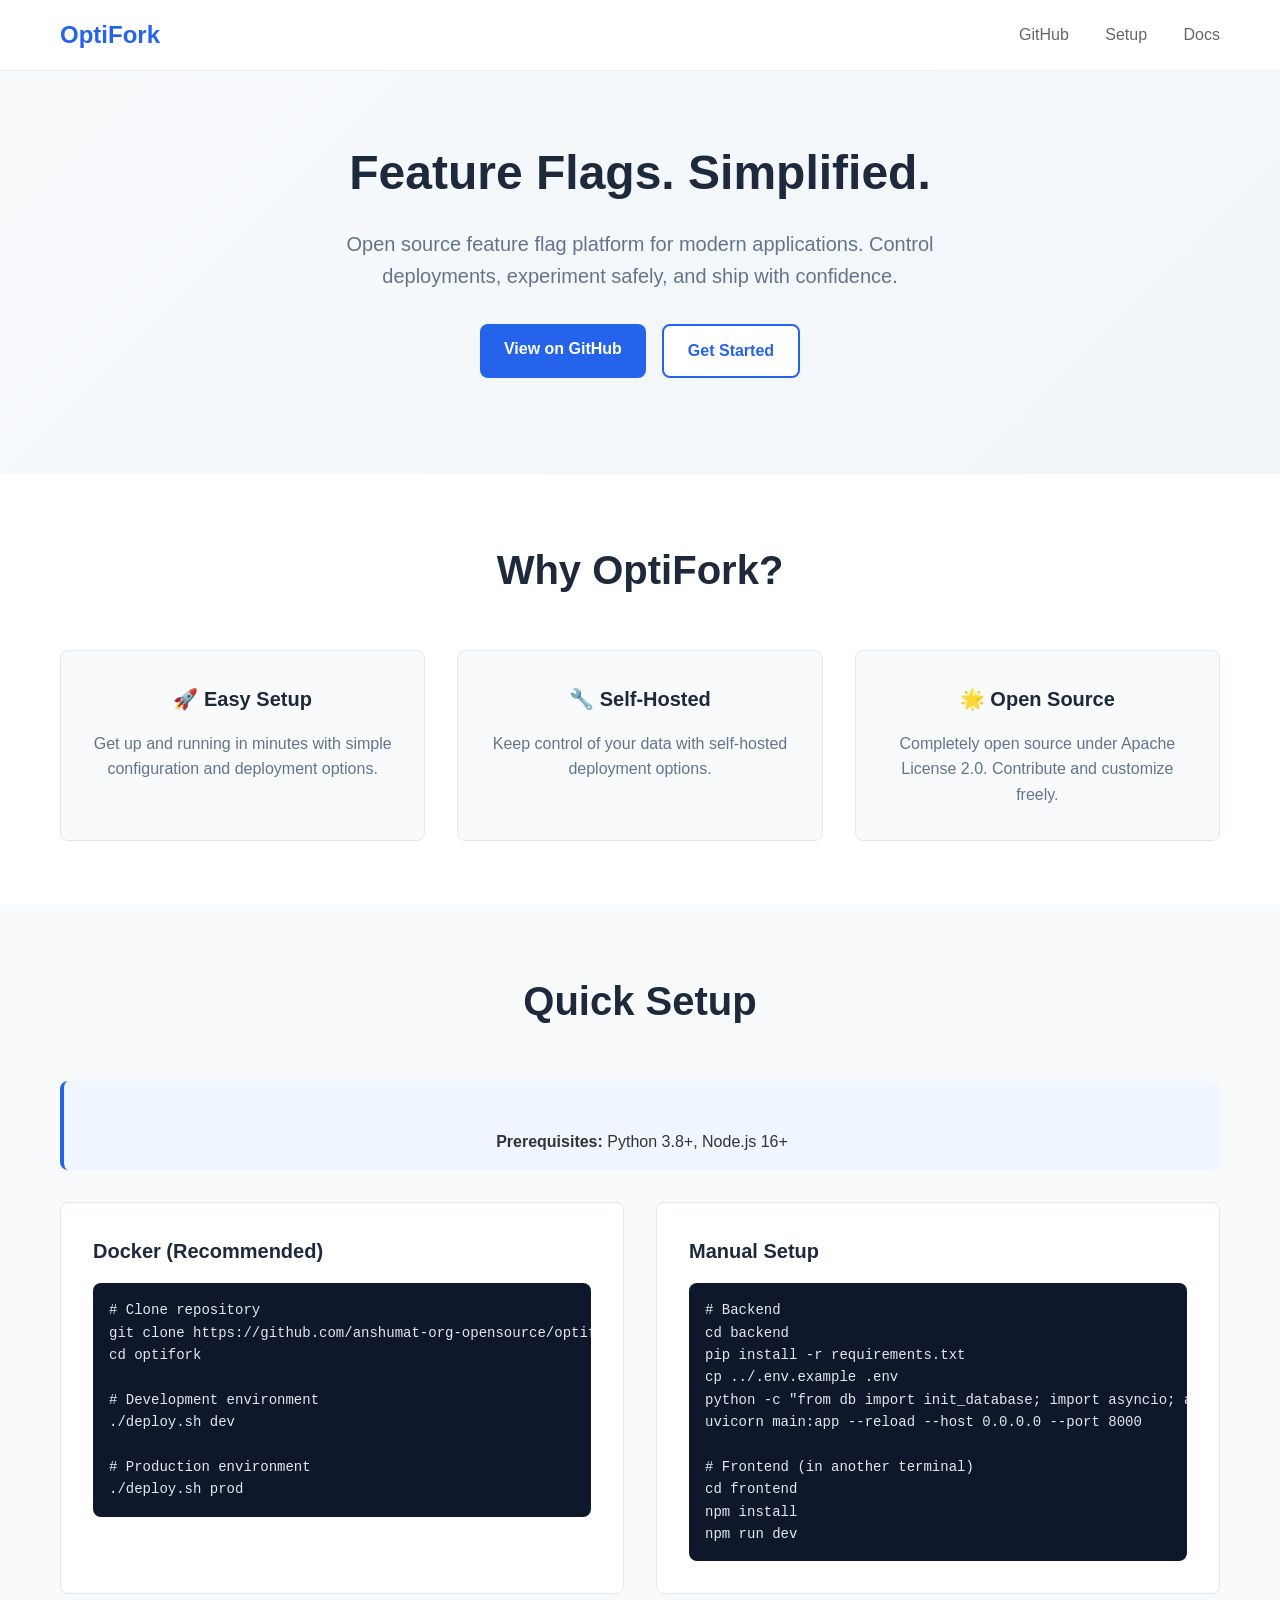
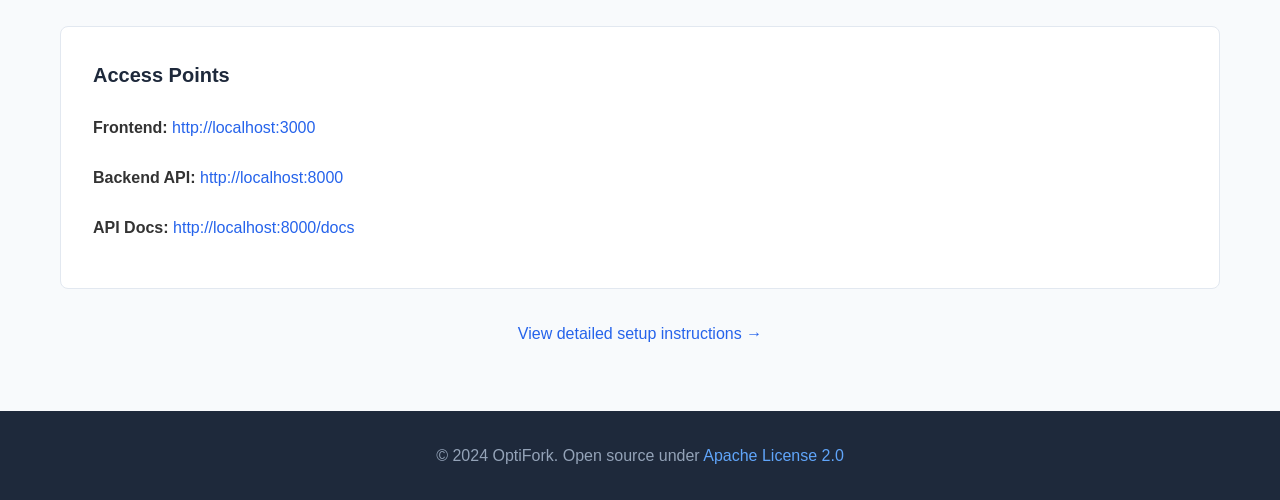
==== index.html @ c3d61c8a "Initial OptiFork website setup - Clean, responsive website design inspired by gethue.com - Accurate " ====
<!DOCTYPE html>
<html lang="en">
<head>
    <meta charset="UTF-8">
    <meta name="viewport" content="width=device-width, initial-scale=1.0">
    <title>OptiFork - Open Source Feature Flag Platform</title>
    <link rel="stylesheet" href="style.css">
</head>
<body>
    <header>
        <div class="container">
            <h1 class="logo">OptiFork</h1>
            <nav>
                <a href="https://github.com/anshumat-org-opensource/optifork" target="_blank">GitHub</a>
                <a href="#setup">Setup</a>
                <a href="#docs">Docs</a>
            </nav>
        </div>
    </header>

    <main>
        <section class="hero">
            <div class="container">
                <h1>Feature Flags. Simplified.</h1>
                <p>Open source feature flag platform for modern applications. Control deployments, experiment safely, and ship with confidence.</p>
                <div class="cta-buttons">
                    <a href="https://github.com/anshumat-org-opensource/optifork" class="btn btn-primary" target="_blank">View on GitHub</a>
                    <a href="#setup" class="btn btn-secondary">Get Started</a>
                </div>
            </div>
        </section>

        <section id="features" class="features">
            <div class="container">
                <h2>Why OptiFork?</h2>
                <div class="feature-grid">
                    <div class="feature">
                        <h3>🚀 Easy Setup</h3>
                        <p>Get up and running in minutes with simple configuration and deployment options.</p>
                    </div>
                    <div class="feature">
                        <h3>🔧 Self-Hosted</h3>
                        <p>Keep control of your data with self-hosted deployment options.</p>
                    </div>
                    <div class="feature">
                        <h3>🌟 Open Source</h3>
                        <p>Completely open source under Apache License 2.0. Contribute and customize freely.</p>
                    </div>
                </div>
            </div>
        </section>

        <section id="setup" class="setup">
            <div class="container">
                <h2>Quick Setup</h2>
                <div class="setup-info">
                    <p><strong>Prerequisites:</strong> Python 3.8+, Node.js 16+</p>
                </div>
                <div class="setup-options">
                    <div class="setup-option">
                        <h3>Docker (Recommended)</h3>
                        <pre><code># Clone repository
git clone https://github.com/anshumat-org-opensource/optifork.git
cd optifork

# Development environment
./deploy.sh dev

# Production environment
./deploy.sh prod</code></pre>
                    </div>
                    <div class="setup-option">
                        <h3>Manual Setup</h3>
                        <pre><code># Backend
cd backend
pip install -r requirements.txt
cp ../.env.example .env
python -c "from db import init_database; import asyncio; asyncio.run(init_database())"
uvicorn main:app --reload --host 0.0.0.0 --port 8000

# Frontend (in another terminal)
cd frontend
npm install
npm run dev</code></pre>
                    </div>
                </div>
                <div class="access-points">
                    <h3>Access Points</h3>
                    <ul>
                        <li><strong>Frontend:</strong> <a href="http://localhost:3000" target="_blank">http://localhost:3000</a></li>
                        <li><strong>Backend API:</strong> <a href="http://localhost:8000" target="_blank">http://localhost:8000</a></li>
                        <li><strong>API Docs:</strong> <a href="http://localhost:8000/docs" target="_blank">http://localhost:8000/docs</a></li>
                    </ul>
                </div>
                <p><a href="https://github.com/anshumat-org-opensource/optifork#readme" target="_blank">View detailed setup instructions →</a></p>
            </div>
        </section>
    </main>

    <footer>
        <div class="container">
            <p>&copy; 2024 OptiFork. Open source under <a href="https://github.com/anshumat-org-opensource/optifork/blob/main/LICENSE" target="_blank">Apache License 2.0</a></p>
        </div>
    </footer>
</body>
</html>
---- style.css ----
* {
    margin: 0;
    padding: 0;
    box-sizing: border-box;
}

body {
    font-family: -apple-system, BlinkMacSystemFont, 'Segoe UI', Roboto, sans-serif;
    line-height: 1.6;
    color: #333;
    background-color: #fff;
}

.container {
    max-width: 1200px;
    margin: 0 auto;
    padding: 0 20px;
}

/* Header */
header {
    background: #fff;
    border-bottom: 1px solid #eee;
    position: sticky;
    top: 0;
    z-index: 100;
}

header .container {
    display: flex;
    justify-content: space-between;
    align-items: center;
    padding: 1rem 20px;
}

.logo {
    font-size: 1.5rem;
    font-weight: bold;
    color: #2563eb;
}

nav a {
    text-decoration: none;
    color: #666;
    margin-left: 2rem;
    font-weight: 500;
    transition: color 0.3s;
}

nav a:hover {
    color: #2563eb;
}

/* Hero Section */
.hero {
    text-align: center;
    padding: 4rem 0 6rem;
    background: linear-gradient(135deg, #f8fafc 0%, #f1f5f9 100%);
}

.hero h1 {
    font-size: 3rem;
    font-weight: bold;
    margin-bottom: 1rem;
    color: #1e293b;
}

.hero p {
    font-size: 1.25rem;
    color: #64748b;
    margin-bottom: 2rem;
    max-width: 600px;
    margin-left: auto;
    margin-right: auto;
}

.cta-buttons {
    display: flex;
    gap: 1rem;
    justify-content: center;
    flex-wrap: wrap;
}

.btn {
    display: inline-block;
    padding: 0.75rem 1.5rem;
    text-decoration: none;
    border-radius: 0.5rem;
    font-weight: 600;
    transition: all 0.3s;
}

.btn-primary {
    background: #2563eb;
    color: white;
}

.btn-primary:hover {
    background: #1d4ed8;
    transform: translateY(-1px);
}

.btn-secondary {
    background: white;
    color: #2563eb;
    border: 2px solid #2563eb;
}

.btn-secondary:hover {
    background: #2563eb;
    color: white;
    transform: translateY(-1px);
}

/* Features Section */
.features {
    padding: 4rem 0;
    background: white;
}

.features h2 {
    text-align: center;
    font-size: 2.5rem;
    margin-bottom: 3rem;
    color: #1e293b;
}

.feature-grid {
    display: grid;
    grid-template-columns: repeat(auto-fit, minmax(300px, 1fr));
    gap: 2rem;
}

.feature {
    text-align: center;
    padding: 2rem;
    border-radius: 0.5rem;
    background: #f8fafc;
    border: 1px solid #e2e8f0;
}

.feature h3 {
    font-size: 1.25rem;
    margin-bottom: 1rem;
    color: #1e293b;
}

.feature p {
    color: #64748b;
}

/* Setup Section */
.setup {
    padding: 4rem 0;
    background: #f8fafc;
}

.setup h2 {
    text-align: center;
    font-size: 2.5rem;
    margin-bottom: 3rem;
    color: #1e293b;
}

.setup-options {
    display: grid;
    grid-template-columns: repeat(auto-fit, minmax(400px, 1fr));
    gap: 2rem;
    margin-bottom: 2rem;
}

.setup-option {
    background: white;
    padding: 2rem;
    border-radius: 0.5rem;
    border: 1px solid #e2e8f0;
}

.setup-option h3 {
    font-size: 1.25rem;
    margin-bottom: 1rem;
    color: #1e293b;
}

pre {
    background: #0f172a;
    color: #e2e8f0;
    padding: 1rem;
    border-radius: 0.5rem;
    overflow-x: auto;
    font-size: 0.875rem;
}

.setup-info {
    text-align: center;
    margin-bottom: 2rem;
    padding: 1rem;
    background: #eff6ff;
    border-radius: 0.5rem;
    border-left: 4px solid #2563eb;
}

.access-points {
    background: white;
    padding: 2rem;
    border-radius: 0.5rem;
    border: 1px solid #e2e8f0;
    margin-bottom: 2rem;
}

.access-points h3 {
    font-size: 1.25rem;
    margin-bottom: 1rem;
    color: #1e293b;
}

.access-points ul {
    list-style: none;
    margin: 0;
    padding: 0;
}

.access-points li {
    margin-bottom: 0.5rem;
    padding: 0.5rem 0;
}

.access-points a {
    color: #2563eb;
    text-decoration: none;
}

.access-points a:hover {
    text-decoration: underline;
}

.setup p {
    text-align: center;
    margin-top: 2rem;
}

.setup a {
    color: #2563eb;
    text-decoration: none;
    font-weight: 500;
}

.setup a:hover {
    text-decoration: underline;
}

/* Footer */
footer {
    background: #1e293b;
    color: #94a3b8;
    text-align: center;
    padding: 2rem 0;
}

footer a {
    color: #60a5fa;
    text-decoration: none;
}

footer a:hover {
    text-decoration: underline;
}

/* Responsive Design */
@media (max-width: 768px) {
    .hero h1 {
        font-size: 2rem;
    }
    
    .hero p {
        font-size: 1rem;
    }
    
    .features h2,
    .setup h2 {
        font-size: 2rem;
    }
    
    .cta-buttons {
        flex-direction: column;
        align-items: center;
    }
    
    .btn {
        width: 200px;
    }
    
    nav a {
        margin-left: 1rem;
    }
    
    .setup-options {
        grid-template-columns: 1fr;
    }
}
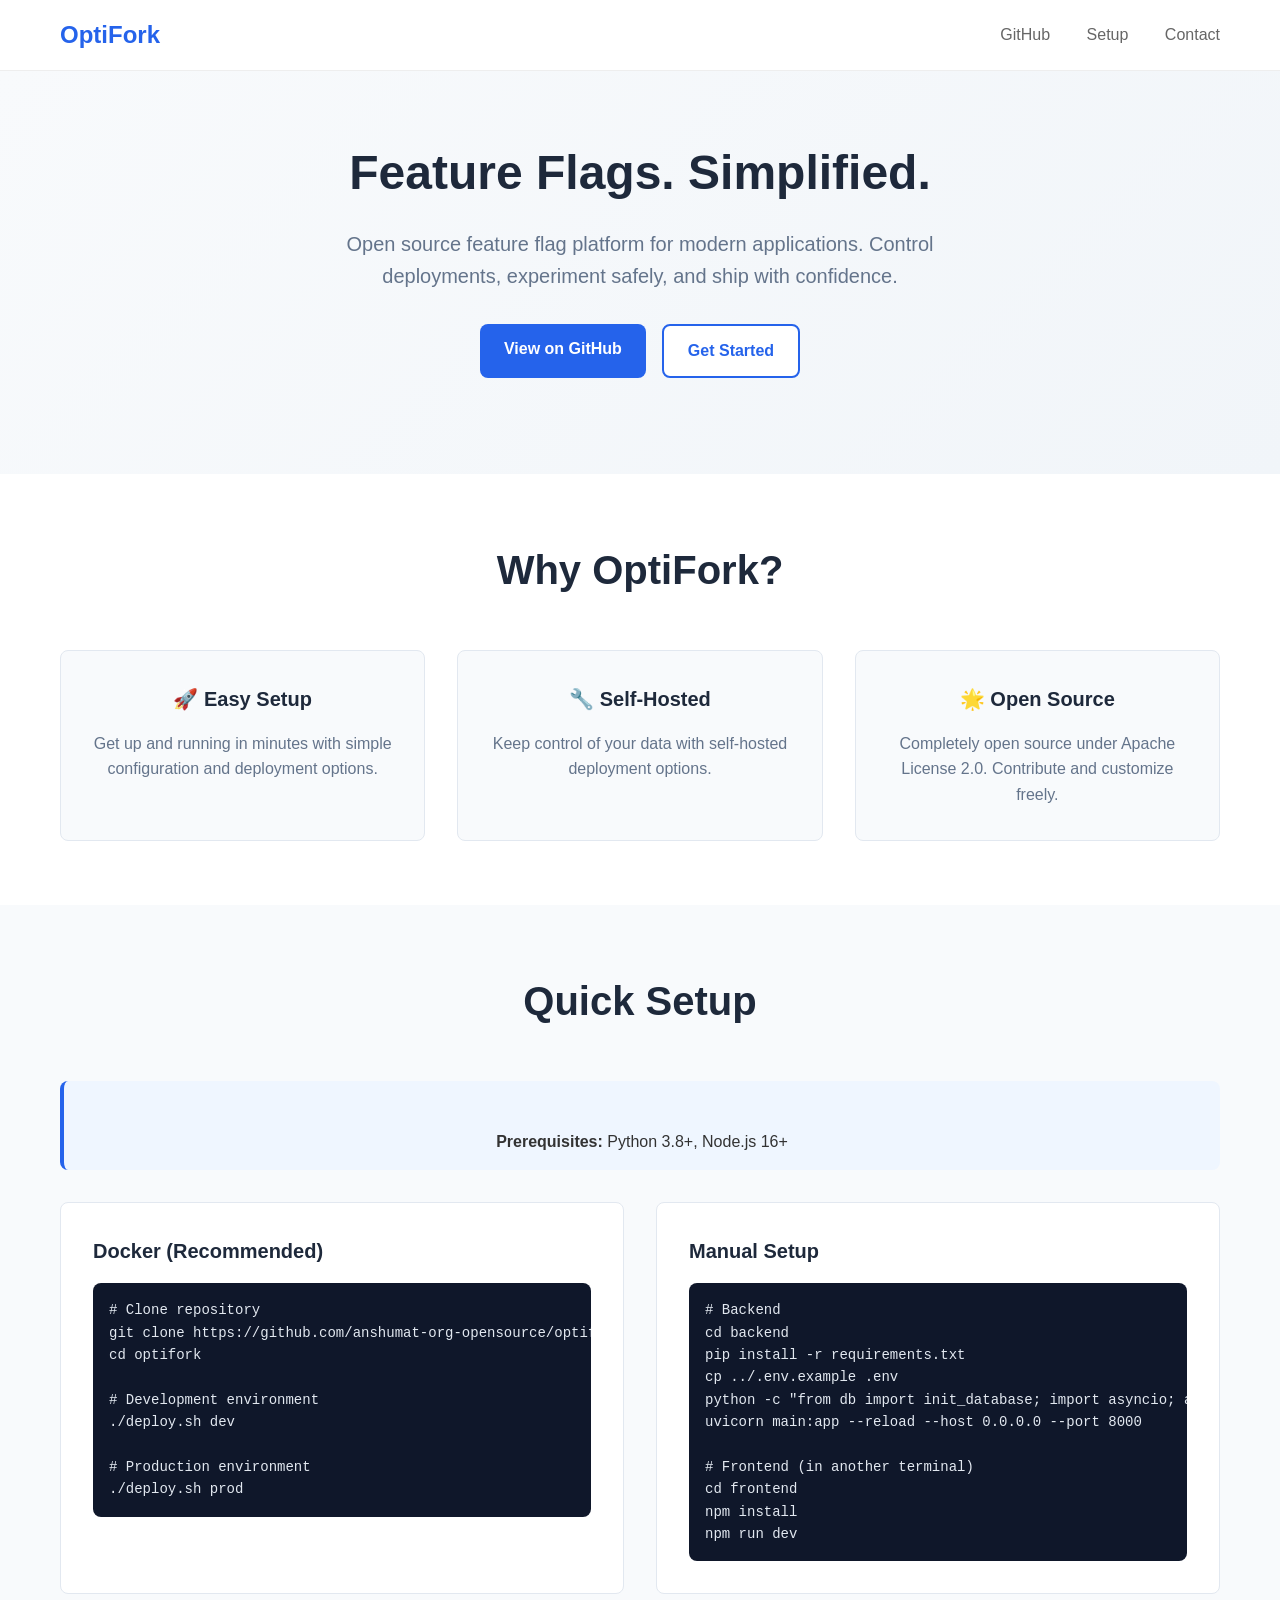
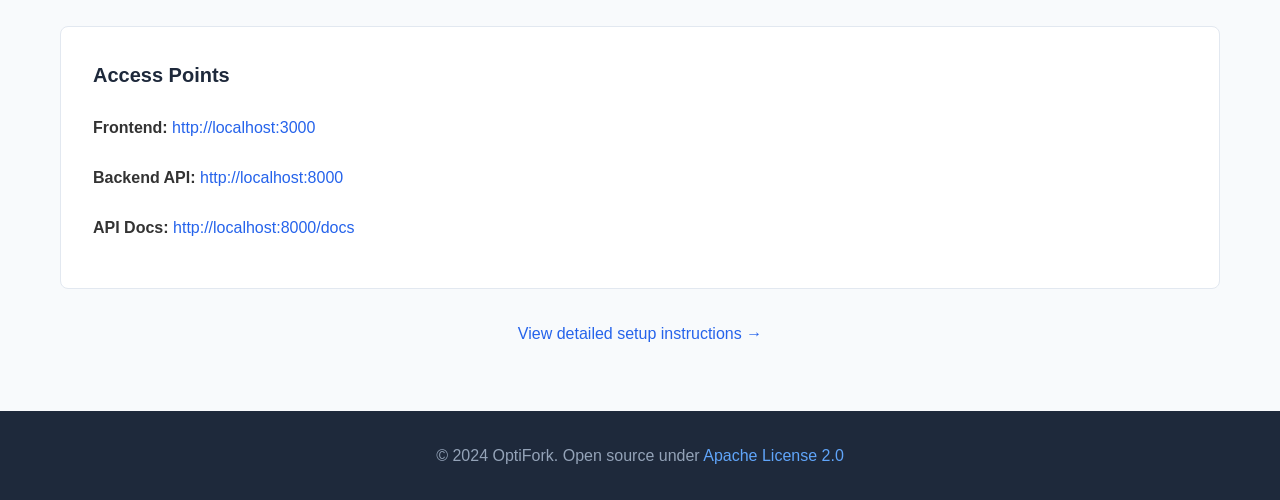
==== commit 075529db: "Add contact page and analytics tracking - Created contact.html with professional contact form - Upda" ====
--- a/index.html
+++ b/index.html
@@ -5,6 +5,36 @@
     <meta name="viewport" content="width=device-width, initial-scale=1.0">
     <title>OptiFork - Open Source Feature Flag Platform</title>
     <link rel="stylesheet" href="style.css">
+    
+    <!-- Google Analytics -->
+    <script async src="https://www.googletagmanager.com/gtag/js?id=GA_TRACKING_ID"></script>
+    <script>
+      window.dataLayer = window.dataLayer || [];
+      function gtag(){dataLayer.push(arguments);}
+      gtag('js', new Date());
+      gtag('config', 'GA_TRACKING_ID');
+    </script>
+
+    <!-- Hotjar Tracking (for heatmaps and user behavior) -->
+    <script>
+        (function(h,o,t,j,a,r){
+            h.hj=h.hj||function(){(h.hj.q=h.hj.q||[]).push(arguments)};
+            h._hjSettings={hjid:YOUR_HOTJAR_ID,hjsv:6};
+            a=o.getElementsByTagName('head')[0];
+            r=o.createElement('script');r.async=1;
+            r.src=t+h._hjSettings.hjid+j+h._hjSettings.hjsv;
+            a.appendChild(r);
+        })(window,document,'https://static.hotjar.com/c/hotjar-','.js?sv=');
+    </script>
+
+    <!-- Microsoft Clarity (free user behavior analytics) -->
+    <script type="text/javascript">
+        (function(c,l,a,r,i,t,y){
+            c[a]=c[a]||function(){(c[a].q=c[a].q||[]).push(arguments)};
+            t=l.createElement(r);t.async=1;t.src="https://www.clarity.ms/tag/"+i;
+            y=l.getElementsByTagName(r)[0];y.parentNode.insertBefore(t,y);
+        })(window, document, "clarity", "script", "YOUR_CLARITY_ID");
+    </script>
 </head>
 <body>
     <header>
@@ -13,7 +43,7 @@
             <nav>
                 <a href="https://github.com/anshumat-org-opensource/optifork" target="_blank">GitHub</a>
                 <a href="#setup">Setup</a>
-                <a href="#docs">Docs</a>
+                <a href="contact.html">Contact</a>
             </nav>
         </div>
     </header>
--- a/style.css
+++ b/style.css
@@ -266,6 +266,139 @@
     text-decoration: underline;
 }
 
+/* Contact Page Styles */
+.logo a {
+    color: inherit;
+    text-decoration: none;
+}
+
+.contact-hero {
+    text-align: center;
+    padding: 3rem 0;
+    background: linear-gradient(135deg, #f8fafc 0%, #f1f5f9 100%);
+}
+
+.contact-hero h1 {
+    font-size: 2.5rem;
+    font-weight: bold;
+    margin-bottom: 1rem;
+    color: #1e293b;
+}
+
+.contact-hero p {
+    font-size: 1.125rem;
+    color: #64748b;
+    max-width: 600px;
+    margin: 0 auto;
+}
+
+.contact-content {
+    padding: 4rem 0;
+    background: white;
+}
+
+.contact-grid {
+    display: grid;
+    grid-template-columns: 1fr 1fr;
+    gap: 4rem;
+    align-items: start;
+}
+
+.contact-form {
+    background: #f8fafc;
+    padding: 2rem;
+    border-radius: 1rem;
+    border: 1px solid #e2e8f0;
+}
+
+.contact-form h2 {
+    color: #1e293b;
+    margin-bottom: 1.5rem;
+    font-size: 1.5rem;
+}
+
+.form-group {
+    margin-bottom: 1.5rem;
+}
+
+.form-group label {
+    display: block;
+    margin-bottom: 0.5rem;
+    color: #374151;
+    font-weight: 500;
+}
+
+.form-group input,
+.form-group select,
+.form-group textarea {
+    width: 100%;
+    padding: 0.75rem;
+    border: 1px solid #d1d5db;
+    border-radius: 0.5rem;
+    font-size: 1rem;
+    transition: border-color 0.3s;
+}
+
+.form-group input:focus,
+.form-group select:focus,
+.form-group textarea:focus {
+    outline: none;
+    border-color: #2563eb;
+    box-shadow: 0 0 0 3px rgba(37, 99, 235, 0.1);
+}
+
+.contact-info h2 {
+    color: #1e293b;
+    margin-bottom: 2rem;
+    font-size: 1.5rem;
+}
+
+.contact-method {
+    margin-bottom: 2rem;
+    padding: 1.5rem;
+    background: #f8fafc;
+    border-radius: 0.5rem;
+    border-left: 4px solid #2563eb;
+}
+
+.contact-method h3 {
+    color: #1e293b;
+    margin-bottom: 0.5rem;
+    font-size: 1.125rem;
+}
+
+.contact-method p {
+    color: #64748b;
+    margin-bottom: 0.75rem;
+}
+
+.contact-link {
+    color: #2563eb;
+    text-decoration: none;
+    font-weight: 500;
+}
+
+.contact-link:hover {
+    text-decoration: underline;
+}
+
+.response-time {
+    background: #ecfdf5;
+    border-left: 4px solid #10b981;
+    padding: 1.5rem;
+    border-radius: 0.5rem;
+}
+
+.response-time h3 {
+    color: #065f46;
+    margin-bottom: 0.5rem;
+}
+
+.response-time p {
+    color: #047857;
+    font-size: 0.875rem;
+}
+
 /* Responsive Design */
 @media (max-width: 768px) {
     .hero h1 {
@@ -297,4 +430,9 @@
     .setup-options {
         grid-template-columns: 1fr;
     }
+    
+    .contact-grid {
+        grid-template-columns: 1fr;
+        gap: 2rem;
+    }
 }
